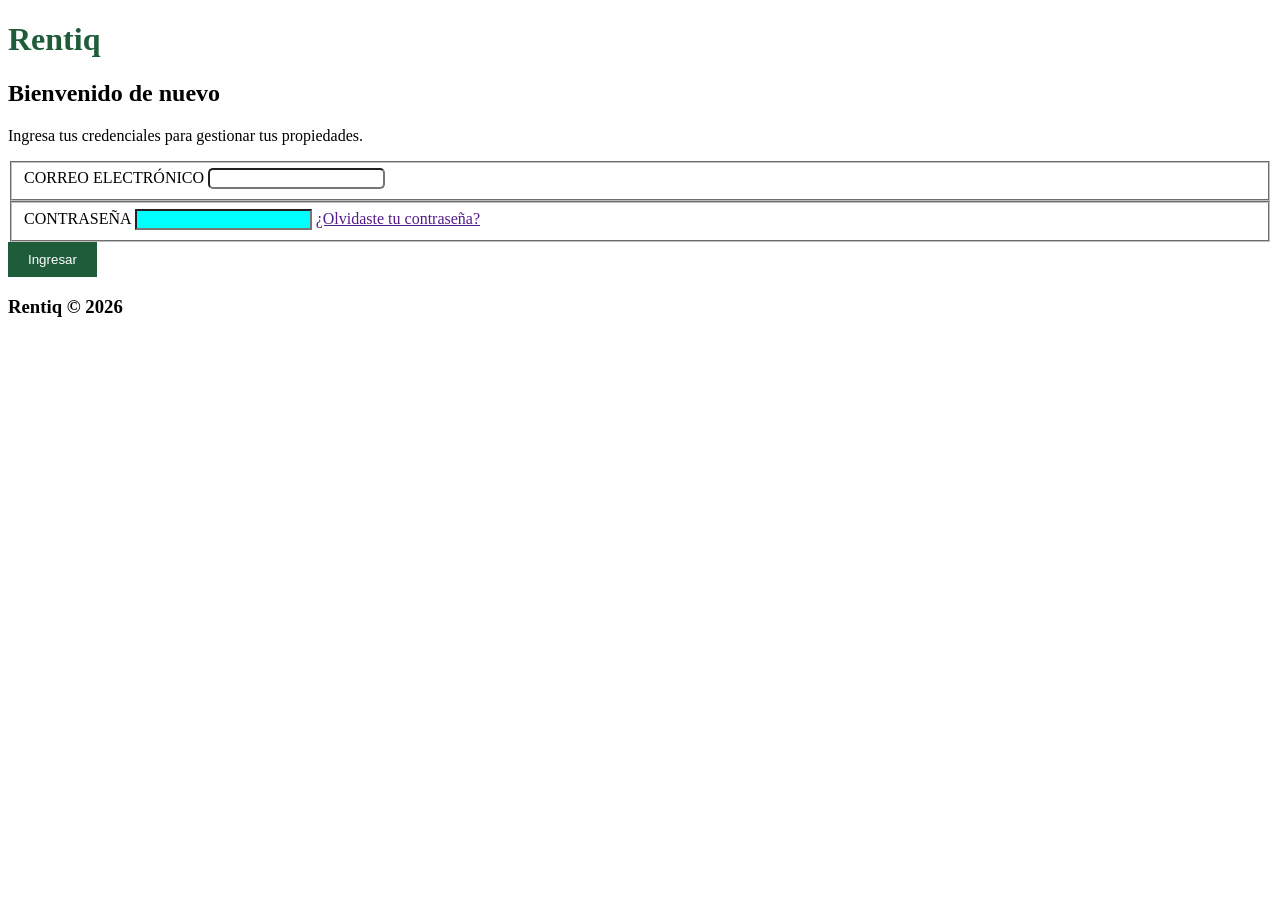
==== index.html @ 6d50b1ea "feat: Estructura de formulario del login" ====
<!doctype html>
<html lang="es">
  <head>
    <meta charset="UTF-8" />
    <meta name="viewport" content="width=device-width, initial-scale=1.0" />
    <title>Rentiq - Inicio de sesión</title>
    <link rel="stylesheet" href="styles.css">
  </head>
  <body>
    <header><h1>Rentiq</h1></header>
    <main>
      <form action="">
        <section>
          <h2>Bienvenido de nuevo</h2>
          <p>Ingresa tus credenciales para gestionar tus propiedades.</p>
        </section>
        <section>
            <fieldset>
                <label for="email">CORREO ELECTRÓNICO</label>
                <input class="redondo" type="email" id="email">
            </fieldset>
            <fieldset>
                <label for="pass">CONTRASEÑA</label>
                <input type="password" id="pass">
                <a href="">¿Olvidaste tu contraseña?</a>
            </fieldset>
        </section>
        <footer>
            <button>Ingresar</button>
        </footer>
      </form>
    </main>
    <footer>
        <h3>Rentiq © 2026</h3>
    </footer>
  </body>
</html>
---- styles.css ----
h1 {
    color: #1F5C3A;
}

.redondo {
    border-radius: 5px;
}

#pass {
    background-color: aqua;
}

button {
    background-color: #1F5C3A;
    color: white;
    border: none;
    padding: 10px 20px;
    cursor: pointer;
}

button:hover {
    background-color: blueviolet;
}

/* Pantalla de celular */
@media screen and (max-width: 600px) {
    body {
        padding: 10px;
    }

    h1 {
        font-size: 24px;
    }

    button {
        width: 100%;
        padding: 15px;
    }
    
}
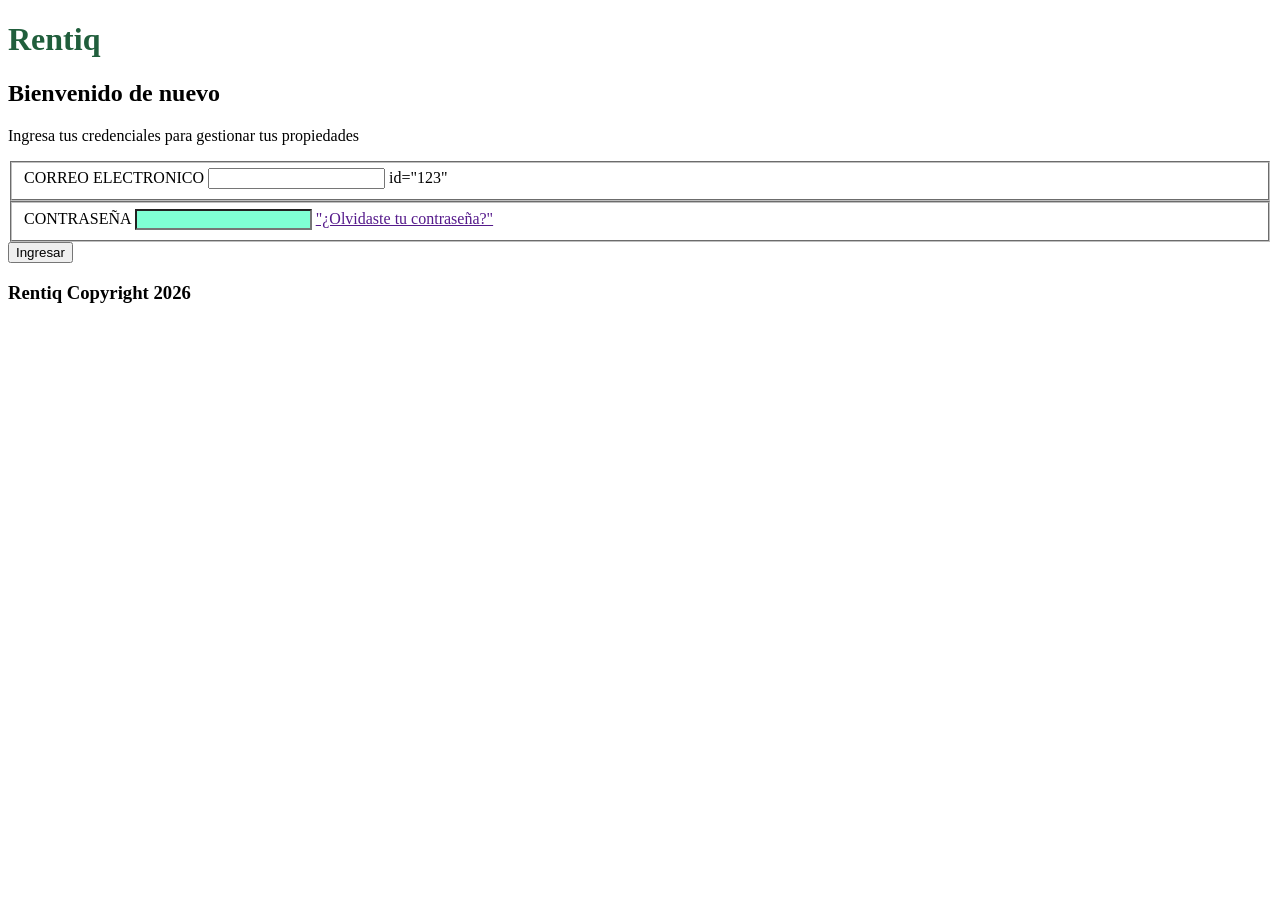
==== commit c1e94e08: "fea:Creación de extructura del formulario de login" ====
--- a/index.html
+++ b/index.html
@@ -3,35 +3,37 @@
   <head>
     <meta charset="UTF-8" />
     <meta name="viewport" content="width=device-width, initial-scale=1.0" />
-    <title>Rentiq - Inicio de sesión</title>
-    <link rel="stylesheet" href="styles.css">
+    <title>Rentiq - inicio de sesión</title>
+    <link rel="stylesheet" href="Styles.css">
   </head>
   <body>
-    <header><h1>Rentiq</h1></header>
+    <header>
+      <h1>Rentiq</h1>
+    </header>
     <main>
       <form action="">
         <section>
           <h2>Bienvenido de nuevo</h2>
-          <p>Ingresa tus credenciales para gestionar tus propiedades.</p>
+          <p>Ingresa tus credenciales para gestionar tus propiedades</p>
         </section>
         <section>
-            <fieldset>
-                <label for="email">CORREO ELECTRÓNICO</label>
-                <input class="redondo" type="email" id="email">
-            </fieldset>
-            <fieldset>
-                <label for="pass">CONTRASEÑA</label>
-                <input type="password" id="pass">
-                <a href="">¿Olvidaste tu contraseña?</a>
-            </fieldset>
+          <fieldset>
+            <label for="123">CORREO ELECTRONICO</label>
+            <input type="email" /> id="123"
+          </fieldset>
+          <fieldset>
+            <label for="pass">CONTRASEÑA</label>
+            <input type="password" id="pass" />
+            <a href="">"¿Olvidaste tu contraseña?"</a>
+          </fieldset>
         </section>
         <footer>
-            <button>Ingresar</button>
+          <button>Ingresar</button>
         </footer>
       </form>
     </main>
     <footer>
-        <h3>Rentiq © 2026</h3>
+      <h3>Rentiq Copyright 2026</h3>
     </footer>
   </body>
 </html>
--- a/Styles.css
+++ b/Styles.css
@@ -0,0 +1,16 @@
+h1 {    
+    color: #205e3c;
+}
+
+.redondo {
+    border-radius: 5px;
+    
+}
+
+#pass {
+    background-color: aquamarine;
+}
+
+/* Pantalla de celular */
+
+
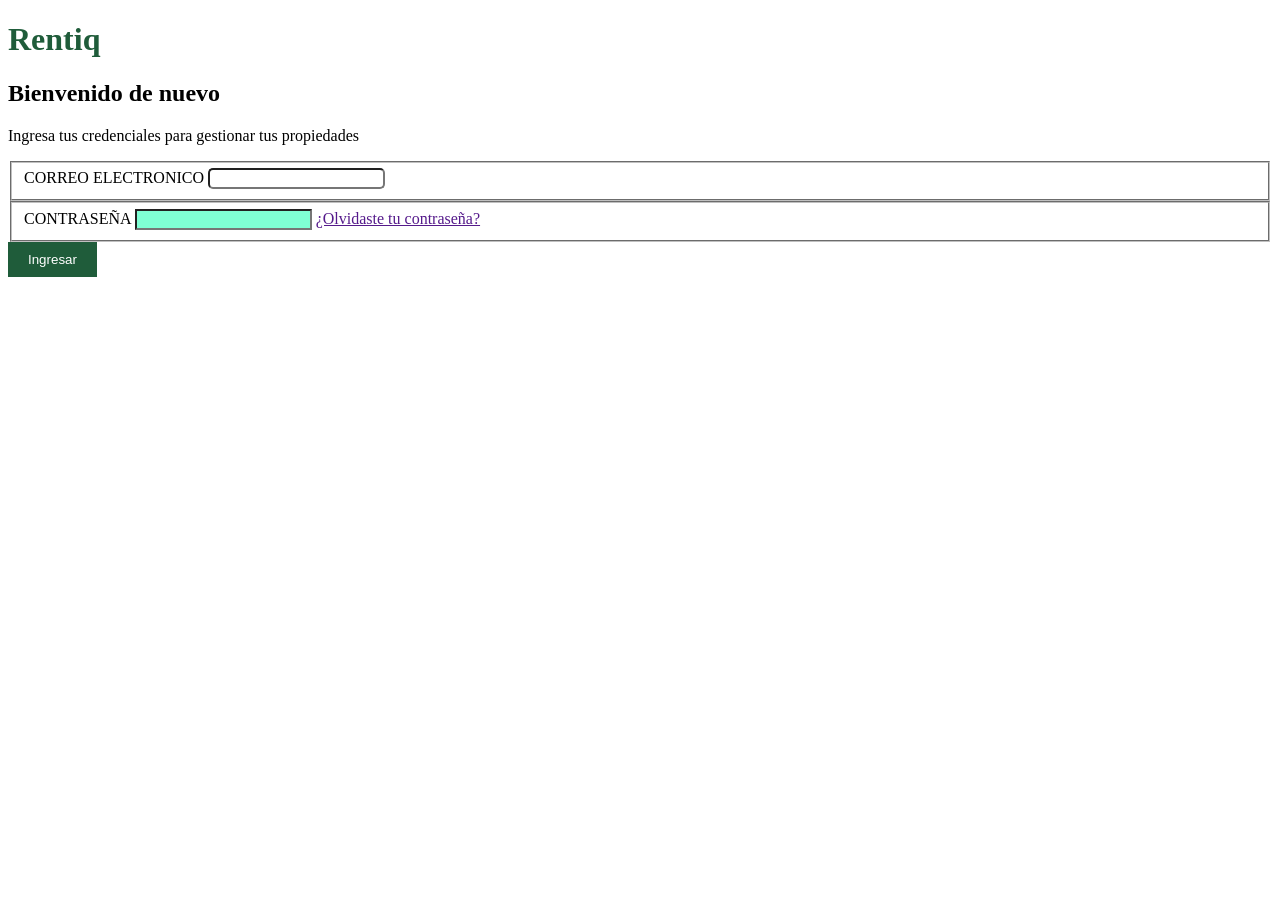
==== commit 6a18b29e: "feat:crear estructura formulario login" ====
--- a/index.html
+++ b/index.html
@@ -1,10 +1,10 @@
 <!doctype html>
-<html lang="es">
+<html lang="e">
   <head>
     <meta charset="UTF-8" />
     <meta name="viewport" content="width=device-width, initial-scale=1.0" />
-    <title>Rentiq - inicio de sesión</title>
-    <link rel="stylesheet" href="Styles.css">
+    <title>Rentiq-Inicio de sesión</title>
+    <link rel="stylesheet" href="style.css">
   </head>
   <body>
     <header>
@@ -18,22 +18,20 @@
         </section>
         <section>
           <fieldset>
-            <label for="123">CORREO ELECTRONICO</label>
-            <input type="email" /> id="123"
+            <label for="email">CORREO ELECTRONICO</label>
+            <input class="redondo" type="email" id="email" />
           </fieldset>
           <fieldset>
             <label for="pass">CONTRASEÑA</label>
             <input type="password" id="pass" />
-            <a href="">"¿Olvidaste tu contraseña?"</a>
+            <a href="">¿Olvidaste tu contraseña?</a>
           </fieldset>
         </section>
         <footer>
-          <button>Ingresar</button>
+            <button>Ingresar</button>
         </footer>
       </form>
     </main>
-    <footer>
-      <h3>Rentiq Copyright 2026</h3>
-    </footer>
+    <footer></footer>
   </body>
 </html>
--- a/style.css
+++ b/style.css
@@ -0,0 +1,24 @@
+h1{
+    color: #1f5c3a;
+}
+
+.redondo {
+    border-radius: 5px;
+}
+
+#pass {
+    background-color: aquamarine;
+}
+
+button {
+    background-color: #1f5c3a;
+    color: white;
+    border: none;
+    padding: 10px 20px;
+    cursor: pointer;
+}
+/* se guarda con control+s */
+/* para escribir comentarios como estos, se pulsa control+] */
+
+/* pantalla de celular */
+
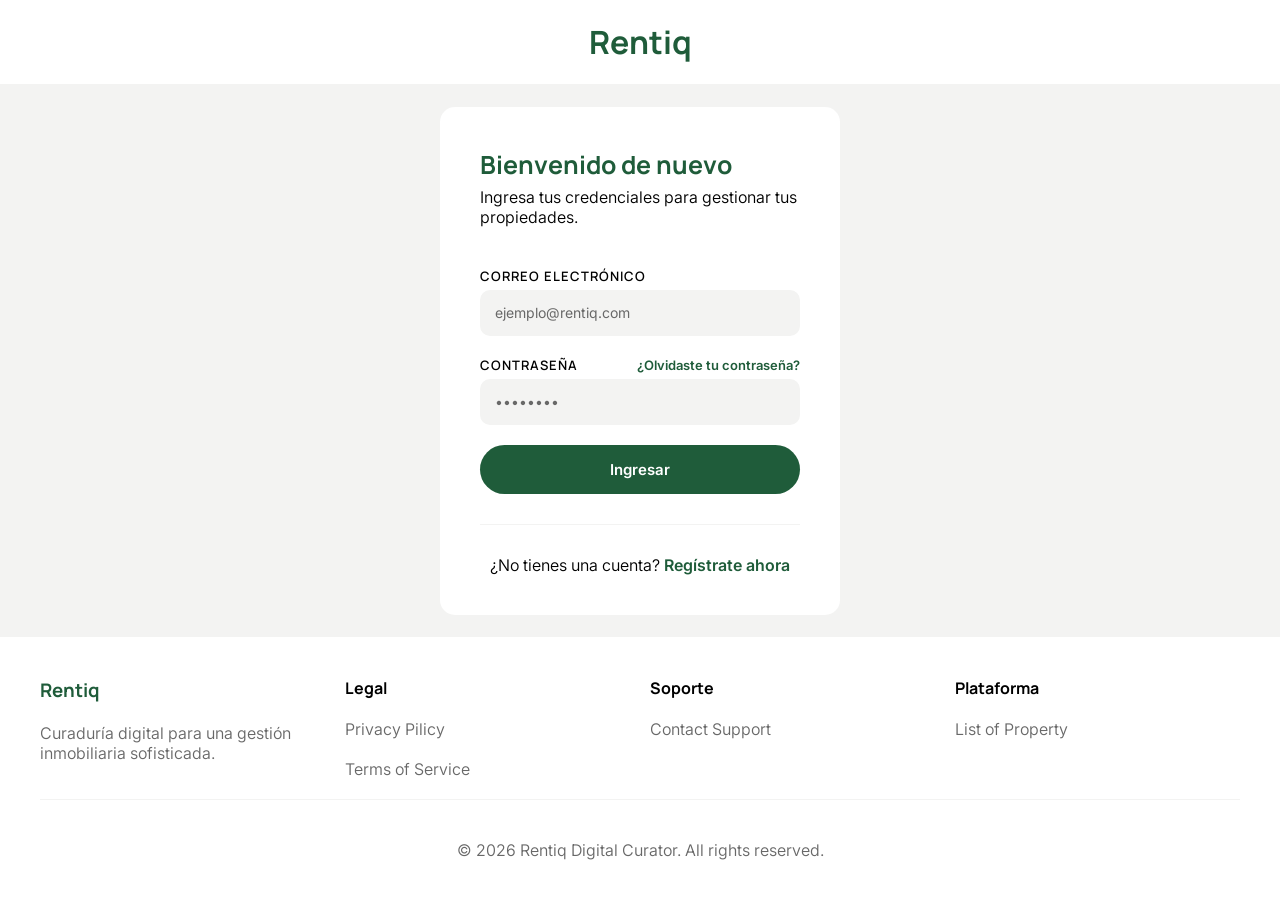
==== commit e3838762: "feat: Formulario de login terminado con su estructura y estilos" ====
--- a/index.html
+++ b/index.html
@@ -1,37 +1,80 @@
 <!doctype html>
-<html lang="e">
+<html lang="es">
   <head>
     <meta charset="UTF-8" />
     <meta name="viewport" content="width=device-width, initial-scale=1.0" />
-    <title>Rentiq-Inicio de sesión</title>
-    <link rel="stylesheet" href="style.css">
+    <title>Rentiq - Inicio de sesión</title>
+    <link rel="stylesheet" href="styles.css" />
+    <link rel="preconnect" href="https://fonts.googleapis.com" />
+    <link rel="preconnect" href="https://fonts.gstatic.com" crossorigin />
+    <link
+      href="https://fonts.googleapis.com/css2?family=Inter:ital,opsz,wght@0,14..32,100..900;1,14..32,100..900&family=Manrope:wght@200..800&display=swap"
+      rel="stylesheet"
+    />
   </head>
   <body>
-    <header>
-      <h1>Rentiq</h1>
-    </header>
+    <header><h1>Rentiq</h1></header>
     <main>
       <form action="">
-        <section>
+        <section class="header-login">
           <h2>Bienvenido de nuevo</h2>
-          <p>Ingresa tus credenciales para gestionar tus propiedades</p>
+          <p>Ingresa tus credenciales para gestionar tus propiedades.</p>
         </section>
-        <section>
-          <fieldset>
-            <label for="email">CORREO ELECTRONICO</label>
-            <input class="redondo" type="email" id="email" />
+        <section class="main-login">
+          <fieldset class="fieldset-group">
+            <label for="email">CORREO ELECTRÓNICO</label>
+            <input
+              class="redondo"
+              type="email"
+              id="email"
+              placeholder="ejemplo@rentiq.com"
+            />
           </fieldset>
-          <fieldset>
-            <label for="pass">CONTRASEÑA</label>
-            <input type="password" id="pass" />
-            <a href="">¿Olvidaste tu contraseña?</a>
+          <fieldset class="fieldset-group">
+            <label for="pass">
+              CONTRASEÑA <a href="">¿Olvidaste tu contraseña?</a>
+            </label>
+            <input
+              class="redondo"
+              type="password"
+              id="pass"
+              placeholder="••••••••"
+            />
           </fieldset>
         </section>
+        <button>Ingresar</button>
         <footer>
-            <button>Ingresar</button>
+          <p>¿No tienes una cuenta? <a href="">Regístrate ahora</a></p>
         </footer>
       </form>
     </main>
-    <footer></footer>
+    <footer class="footer">
+      <section>
+        <h3>Rentiq</h3>
+        <p>Curaduría digital para una gestión inmobiliaria sofisticada.</p>
+      </section>
+      <section>
+        <h4>Legal</h4>
+        <ul>
+          <li>Privacy Pilicy</li>
+          <li>Terms of Service</li>
+        </ul>
+      </section>
+      <section>
+        <h4>Soporte</h4>
+        <ul>
+          <li>Contact Support</li>
+        </ul>
+      </section>
+      <section>
+        <h4>Plataforma</h4>
+        <ul>
+          <li>List of Property</li>
+        </ul>
+      </section>
+      <section>
+        <p>&copy 2026 Rentiq Digital Curator. All rights reserved.</p>
+      </section>
+    </footer>
   </body>
 </html>
--- a/styles.css
+++ b/styles.css
@@ -0,0 +1,161 @@
+* {
+  margin: 0;
+  padding: 0;
+  box-sizing: border-box;
+  font-family: "Inter", sans-serif;
+}
+
+body {
+  min-height: 100vh;
+  display: flex;
+  flex-direction: column;
+  background-color: rgb(243, 243, 242);
+  font-weight: 350;
+}
+
+:is(h1, h2, h3, h4, h5, h6, label) {
+  font-family: "Manrope", "Inter", sans-serif;
+}
+
+header {
+  background-color: white;
+  width: 100%;
+  text-align: center;
+  padding: 20px;
+  color: #1f5c3a;
+}
+
+main {
+  flex: 1;
+  display: flex;
+  align-items: center;
+  justify-content: center;
+  width: 100%;
+  background-color: transparent;
+}
+
+form {
+  width: 400px;
+  padding: 40px;
+  background-color: white;
+  border-radius: 15px;
+}
+
+.header-login {
+  margin-bottom: 40px;
+}
+
+.header-login h2 {
+  color: #1f5c3a;
+  font-size: 25px;
+  margin-bottom: 5px;
+}
+
+.fieldset-group {
+  border: none;
+  display: flex;
+  flex-direction: column;
+  gap: 5px;
+  margin-bottom: 20px;
+  font-size: 13px;
+  font-weight: 600;
+  letter-spacing: 1px;
+}
+
+.redondo {
+  padding: 15px;
+  background-color: rgb(243, 243, 242);
+  border: none;
+  border-radius: 10px;
+}
+
+input::placeholder {
+  font-size: 14px;
+  color: rgb(104, 104, 104);
+}
+
+input:focus {
+  outline-style: none;
+  color: rgb(104, 104, 104);
+}
+
+.fieldset-group:nth-of-type(2) label {
+  display: flex;
+  justify-content: space-between;
+  align-items: center;
+}
+
+label a {
+  font-size: 13px;
+  letter-spacing: normal;
+}
+
+a {
+  text-decoration: none;
+  color: #1f5c3a;
+  font-weight: 600;
+}
+
+button {
+  width: 100%;
+  border: none;
+  border-radius: 40px;
+  padding: 15px;
+  color: white;
+  font-size: 15px;
+  font-weight: 600;
+  background-color: #1f5c3a;
+  margin-bottom: 30px;
+  cursor: pointer;
+}
+
+form footer {
+  border-top: 1px solid rgb(243, 243, 242);
+  padding-top: 30px;
+  text-align: center;
+}
+
+.footer {
+  display: flex;
+  flex-wrap: wrap;
+  justify-content: space-between;
+  gap: 20px;
+  background-color: white;
+  width: 100%;
+  padding: 40px;
+}
+
+.footer section:first-child p {
+  color: rgb(104, 104, 104);
+}
+
+.footer section:first-child h3 {
+  color: #1f5c3a;
+}
+
+.footer section:not(:last-child) {
+  flex: 1;
+}
+
+.footer section:last-child {
+  color: rgb(104, 104, 104);
+  flex-basis: 100%;
+  text-align: center;
+  padding-top: 40px;
+  border-top: 1px solid rgb(243, 243, 242);
+}
+
+.footer h3, h4 {
+  margin-bottom: 20px;
+}
+
+.footer ul {
+  display: flex;
+  flex-direction: column;
+  gap: 20px;
+}
+
+.footer li {
+  list-style: none;
+  color: rgb(104, 104, 104);
+}
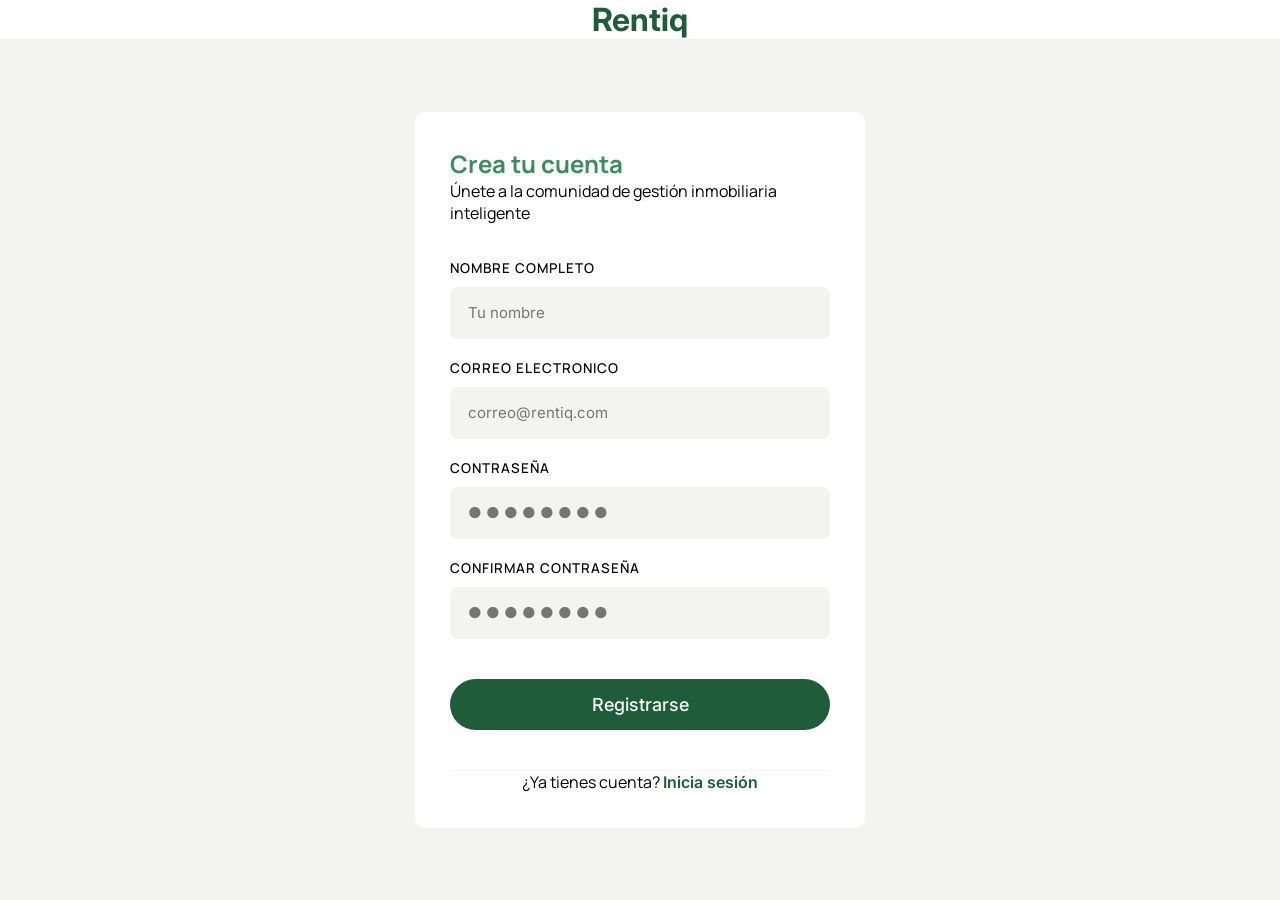
==== commit 8ba161fb: "feat:se hizo el formulario de registro en html y css, tiene pequeño bug en el header, no muestra la " ====
--- a/index.html
+++ b/index.html
@@ -3,8 +3,8 @@
   <head>
     <meta charset="UTF-8" />
     <meta name="viewport" content="width=device-width, initial-scale=1.0" />
-    <title>Rentiq - Inicio de sesión</title>
-    <link rel="stylesheet" href="styles.css" />
+    <title>Rentiq - Soluciones de Alquiler</title>
+    <link rel="stylesheet" href="style.css" />
     <link rel="preconnect" href="https://fonts.googleapis.com" />
     <link rel="preconnect" href="https://fonts.gstatic.com" crossorigin />
     <link
@@ -13,68 +13,58 @@
     />
   </head>
   <body>
-    <header><h1>Rentiq</h1></header>
+    <header>
+      <h1>Rentiq</h1>
+    </header>
     <main>
       <form action="">
-        <section class="header-login">
-          <h2>Bienvenido de nuevo</h2>
-          <p>Ingresa tus credenciales para gestionar tus propiedades.</p>
+        <section class="form-header">
+          <h2>Crea tu cuenta</h2>
+          <p>Únete a la comunidad de gestión inmobiliaria inteligente</p>
         </section>
-        <section class="main-login">
-          <fieldset class="fieldset-group">
-            <label for="email">CORREO ELECTRÓNICO</label>
+        <section class="form-main">
+          <fieldset>
+            <label for="name">NOMBRE COMPLETO</label>
+            <input
+              class="redondo"
+              type="text"
+              id="name"
+              placeholder="Tu nombre"
+            />
+          </fieldset>
+          <fieldset>
+            <label for="email">CORREO ELECTRONICO</label>
             <input
               class="redondo"
               type="email"
               id="email"
-              placeholder="ejemplo@rentiq.com"
+              placeholder="correo@rentiq.com"
             />
           </fieldset>
-          <fieldset class="fieldset-group">
-            <label for="pass">
-              CONTRASEÑA <a href="">¿Olvidaste tu contraseña?</a>
-            </label>
+          <fieldset>
+            <label for="pass">CONTRASEÑA</label>
             <input
               class="redondo"
               type="password"
               id="pass"
-              placeholder="••••••••"
+              placeholder="● ● ● ● ● ● ● ●"
+            />
+          </fieldset>
+          <fieldset>
+            <label for="confirm-pass">CONFIRMAR CONTRASEÑA</label>
+            <input
+              class="redondo"
+              type="password"
+              id="confirm-pass"
+              placeholder="● ● ● ● ● ● ● ●"
             />
           </fieldset>
         </section>
-        <button>Ingresar</button>
+        <button>Registrarse</button>
         <footer>
-          <p>¿No tienes una cuenta? <a href="">Regístrate ahora</a></p>
+          <p>¿Ya tienes cuenta? <a href="">Inicia sesión</a></p>
         </footer>
       </form>
     </main>
-    <footer class="footer">
-      <section>
-        <h3>Rentiq</h3>
-        <p>Curaduría digital para una gestión inmobiliaria sofisticada.</p>
-      </section>
-      <section>
-        <h4>Legal</h4>
-        <ul>
-          <li>Privacy Pilicy</li>
-          <li>Terms of Service</li>
-        </ul>
-      </section>
-      <section>
-        <h4>Soporte</h4>
-        <ul>
-          <li>Contact Support</li>
-        </ul>
-      </section>
-      <section>
-        <h4>Plataforma</h4>
-        <ul>
-          <li>List of Property</li>
-        </ul>
-      </section>
-      <section>
-        <p>&copy 2026 Rentiq Digital Curator. All rights reserved.</p>
-      </section>
-    </footer>
   </body>
 </html>
--- a/style.css
+++ b/style.css
@@ -0,0 +1,113 @@
+* {
+  margin: 0;
+  padding: 0;
+  box-sizing: border-box;
+  font-family: "Inter", sans-serif;
+}
+
+body {
+  display: flex;
+  flex-direction: column;
+  justify-content: center;
+  align-items: center;
+  background-color: rgb(243, 243, 242);
+  height: 100vh;
+}
+
+:is(h2, h3, h4, p, label) {
+  font-family: "Manrope", "Inter", sans-serif;
+}
+
+header {
+  width: 100%;
+  background-color: white;
+}
+h1 {
+  text-align: center;
+  color: #1f5c3a;
+}
+
+main {
+  flex: 1;
+  display: flex;
+  justify-content: center;
+  align-items: center;
+}
+
+form {
+  background-color: white;
+  border-radius: 10px;
+  padding: 35px;
+  width: 450px;
+}
+
+.form-header {
+  margin-bottom: 35px;
+}
+
+section p,
+h2 {
+  font-family: "Manrope", sans-serif;
+}
+h2 {
+  color: #3d8b5e;
+}
+
+fieldset {
+  display: flex;
+  flex-direction: column;
+  gap: 10px;
+  margin-bottom: 20px;
+  border: none;
+}
+
+fieldset label {
+  font-size: 13.5px;
+  font-weight: 550;
+  letter-spacing: 1px;
+}
+
+fieldset input {
+  background-color: rgb(243, 243, 242);
+  border: none;
+  border-radius: 8px;
+  padding: 18px;
+}
+
+input::placeholder {
+  font-size: 15px;
+}
+
+input:focus {
+  outline-style: none;
+}
+
+button {
+  width: 100%;
+  background-color: #1f5c3a;
+  color: white;
+  font-size: 18px;
+  font-weight: 500;
+  border: none;
+  padding: 15px;
+  border-radius: 30px;
+  margin-top: 20px;
+  margin-bottom: 40px;
+  cursor: pointer;
+}
+
+footer {
+  border-top: 1px solid rgb(243, 243, 242);
+  text-align: center;
+}
+
+footer a {
+  text-decoration: none;
+  color: #1f5c3a;
+  font-weight: 600;
+}
+
+/* se guarda con control+s */
+/* para escribir comentarios como estos, se pulsa control+] */
+
+/* pantalla de celular */
